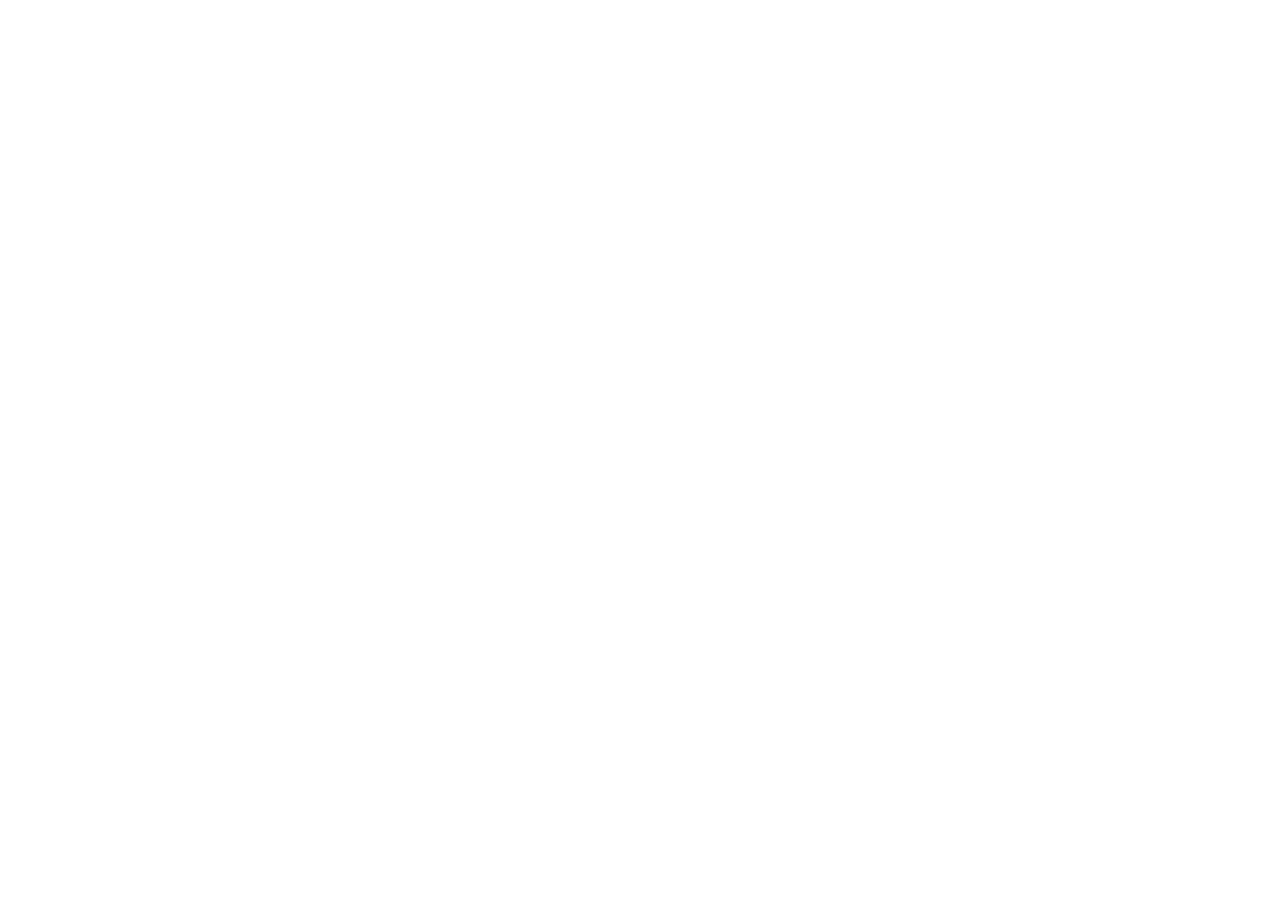
==== index.html @ 1f955957 "Initial Commit" ====
<!DOCTYPE html>
<html lang="en">
<head>
    <meta charset="UTF-8">
    <meta http-equiv="X-UA-Compatible" content="IE=edge">
    <meta name="viewport" content="width=device-width, initial-scale=1.0">
    <title>Document</title>
</head>
<body>
    
</body>
</html>
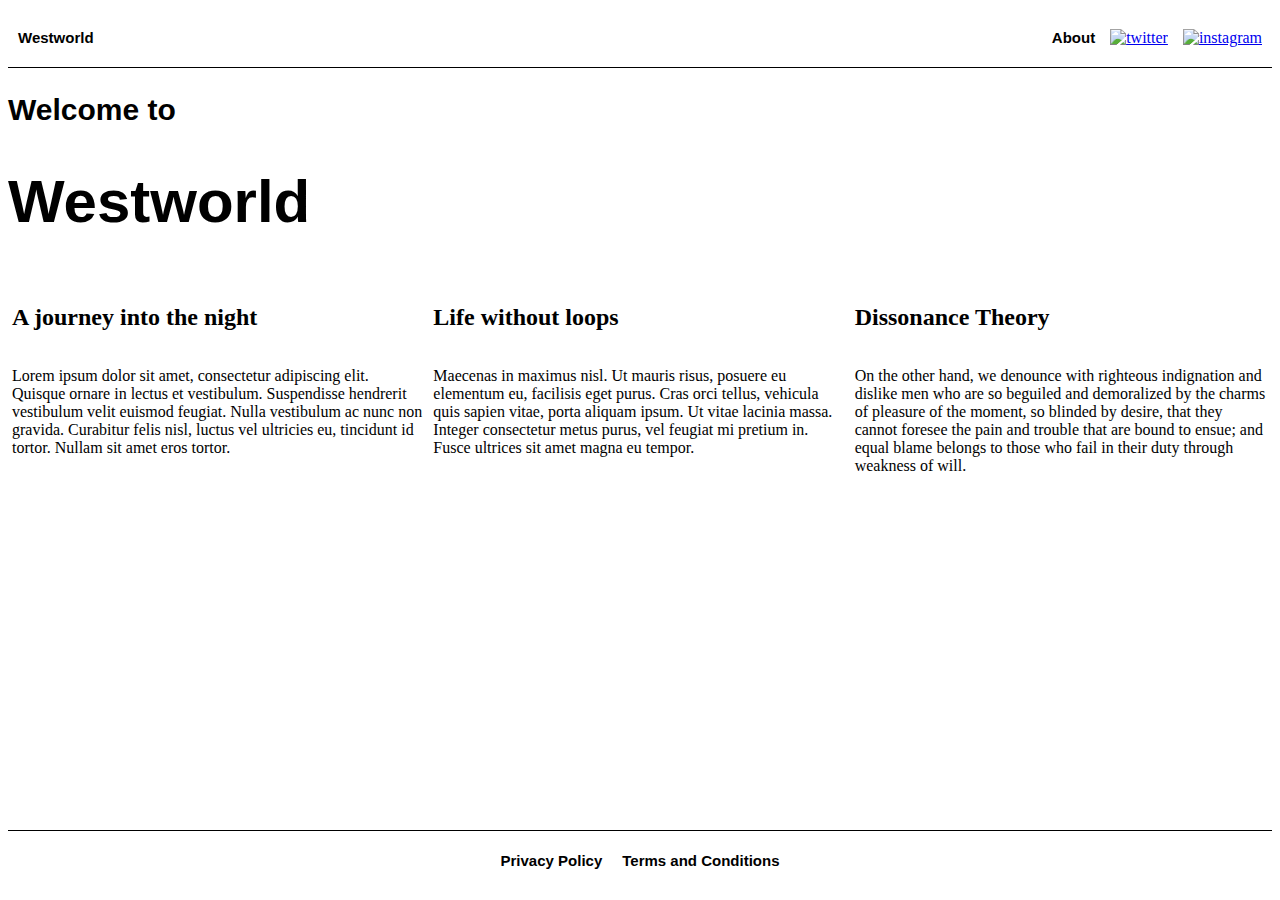
==== commit c841f163: "Create main page for blog" ====
--- a/index.html
+++ b/index.html
@@ -1,12 +1,99 @@
 <!DOCTYPE html>
 <html lang="en">
-<head>
-    <meta charset="UTF-8">
-    <meta http-equiv="X-UA-Compatible" content="IE=edge">
-    <meta name="viewport" content="width=device-width, initial-scale=1.0">
+  <head>
+    <meta charset="UTF-8" />
+    <meta http-equiv="X-UA-Compatible" content="IE=edge" />
+    <meta name="viewport" content="width=device-width, initial-scale=1.0" />
     <title>Document</title>
-</head>
-<body>
-    
-</body>
-</html>+    <link
+      href="https://fonts.googleapis.com/css?family=Montserrat&display=swap"
+      rel="stylesheet"
+    />
+    <link rel="stylesheet" href="css/style.css" />
+  </head>
+
+  <body>
+    <div class="container">
+      <header class="header">
+        <div class="header-inner">
+          <div class="header-content-left">
+            <a class="home" href="index.html">Westworld</a>
+          </div>
+          <div class="header-content-right">
+            <a class="about" href="pages/About.html">About</a>
+            <a
+              class="twitter-link"
+              href="https://twitter.com/westworldhbo"
+              class="twitter"
+              ><img src="assets/twitter.png" alt="twitter"
+            /></a>
+            <a
+              class="instagram-link"
+              href="https://www.instagram.com/westworldhbo"
+              class="instagram"
+              ><img src="assets/instagram.png" alt="instagram"
+            /></a>
+          </div>
+        </div>
+      </header>
+      <div role="main" class="content">
+        <div class="content-title">
+          <h2 class="title-one">Welcome to</h2>
+          <h1 class="title-two">Westworld</h1>
+        </div>
+        <div class="content-cards">
+          <div class="card">
+            <a class="card-one-link" href="./pages/blog1.html">
+              <img src="./assets/wallpaperflare.com_wallpaper.jpg" alt="" />
+              <div class="card-content">
+                <h2>A journey into the night</h2>
+                <p>
+                  Lorem ipsum dolor sit amet, consectetur adipiscing elit.
+                  Quisque ornare in lectus et vestibulum. Suspendisse hendrerit
+                  vestibulum velit euismod feugiat. Nulla vestibulum ac nunc non
+                  gravida. Curabitur felis nisl, luctus vel ultricies eu,
+                  tincidunt id tortor. Nullam sit amet eros tortor.
+                </p>
+              </div>
+            </a>
+          </div>
+          <div class="card">
+            <a class="card-two-link" href="./pages/blog2.html">
+              <img src="./assets/wallpaperflare.com_wallpaper (1).jpg" alt="" />
+              <div class="card-content">
+                <h2>Life without loops</h2>
+                <p>
+                  Maecenas in maximus nisl. Ut mauris risus, posuere eu
+                  elementum eu, facilisis eget purus. Cras orci tellus, vehicula
+                  quis sapien vitae, porta aliquam ipsum. Ut vitae lacinia
+                  massa. Integer consectetur metus purus, vel feugiat mi pretium
+                  in. Fusce ultrices sit amet magna eu tempor.
+                </p>
+              </div>
+            </a>
+          </div>
+          <div class="card">
+            <a class="card-three-link" href="pages/blog3.html">
+              <img src="./assets/wallpaperflare.com_wallpaper (2).jpg" alt="" />
+              <div class="card-content">
+                <h2>Dissonance Theory</h2>
+                <p>
+                  On the other hand, we denounce with righteous indignation and
+                  dislike men who are so beguiled and demoralized by the charms
+                  of pleasure of the moment, so blinded by desire, that they
+                  cannot foresee the pain and trouble that are bound to ensue;
+                  and equal blame belongs to those who fail in their duty
+                  through weakness of will.
+                </p>
+              </div>
+            </a>
+          </div>
+        </div>
+      </div>
+      <footer class="footer">
+        <a class="privacy-policy">Privacy Policy</a>
+        <a class="terms-and-conditions">Terms and Conditions</a>
+      </footer>
+    </div>
+  </body>
+</html>
--- a/css/style.css
+++ b/css/style.css
@@ -0,0 +1,150 @@
+.home {
+  text-align: center;
+  text-decoration: none;
+  font-family: "Raleway", sans-serif;
+  font-weight: 700;
+  font-size: 15px;
+  color: black;
+}
+
+.container {
+  display: grid;
+  height: calc(100vh - 18px);
+  grid-template-rows: 60px 1fr 60px;
+}
+
+.header {
+  display: grid;
+  grid-area: 1/1/1/1;
+  padding: 10px;
+  border-bottom: 1px solid black;
+}
+
+.header-inner {
+  display: flex;
+  width: 100%;
+  align-items: center;
+}
+
+.header-content-left {
+  display: flex;
+  align-items: center;
+  justify-content: flex-start;
+}
+
+.header-content-right {
+  display: flex;
+  flex-direction: row;
+  align-items: center;
+  margin-left: auto;
+  justify-content: space-between;
+}
+
+.about {
+  text-align: center;
+  text-decoration: none;
+  font-family: "Raleway", sans-serif;
+  font-weight: 700;
+  font-size: 15px;
+  color: black;
+  padding-right: 10px;
+}
+
+.twitter-link {
+  padding-left: 5px;
+  padding-right: 5px;
+}
+
+.instagram-link {
+  padding-left: 10px;
+}
+
+.title-one {
+  text-decoration: none;
+  font-family: "Raleway", sans-serif;
+  font-weight: 700;
+  font-size: 30px;
+  color: black;
+}
+.title-two {
+  text-decoration: none;
+  font-family: "Raleway", sans-serif;
+  font-weight: 700;
+  font-size: 60px;
+  color: black;
+}
+
+.content {
+  display: grid;
+  height: 100%;
+  grid-area: 2/1/2/1;
+  grid-template-rows: 200px 1fr;
+}
+
+.content-title {
+  grid-area: 1/1/1/1;
+}
+
+.content-cards {
+  grid-area: 2/1/2/1;
+  display: flex;
+  justify-content: center;
+  flex-wrap: wrap;
+}
+
+.card {
+  display: flex;
+  flex-direction: column;
+  flex: 1 0 300px;
+  box-sizing: border-box;
+  margin: 1rem 0.25em;
+}
+
+.card-one-link,
+.card-two-link,
+.card-three-link {
+  text-decoration: none;
+  color: black;
+}
+
+.card-content {
+  display: flex;
+  flex-direction: column;
+}
+
+p {
+  flex-wrap: wrap;
+}
+
+img {
+  display: block;
+  border: 0;
+  width: 100%;
+  height: auto;
+}
+
+.footer {
+  grid-area: 3/1/3/1;
+  display: flex;
+  justify-content: center;
+  border-top: 1px solid black;
+  align-items: center;
+}
+
+.privacy-policy {
+  text-decoration: none;
+  font-family: "Raleway", sans-serif;
+  font-weight: 700;
+  font-size: 15px;
+  color: black;
+  padding: 10px;
+}
+
+.terms-and-conditions {
+  text-decoration: none;
+  font-family: "Raleway", sans-serif;
+  font-weight: 700;
+  font-size: 15px;
+  color: black;
+  padding: 10px;
+}
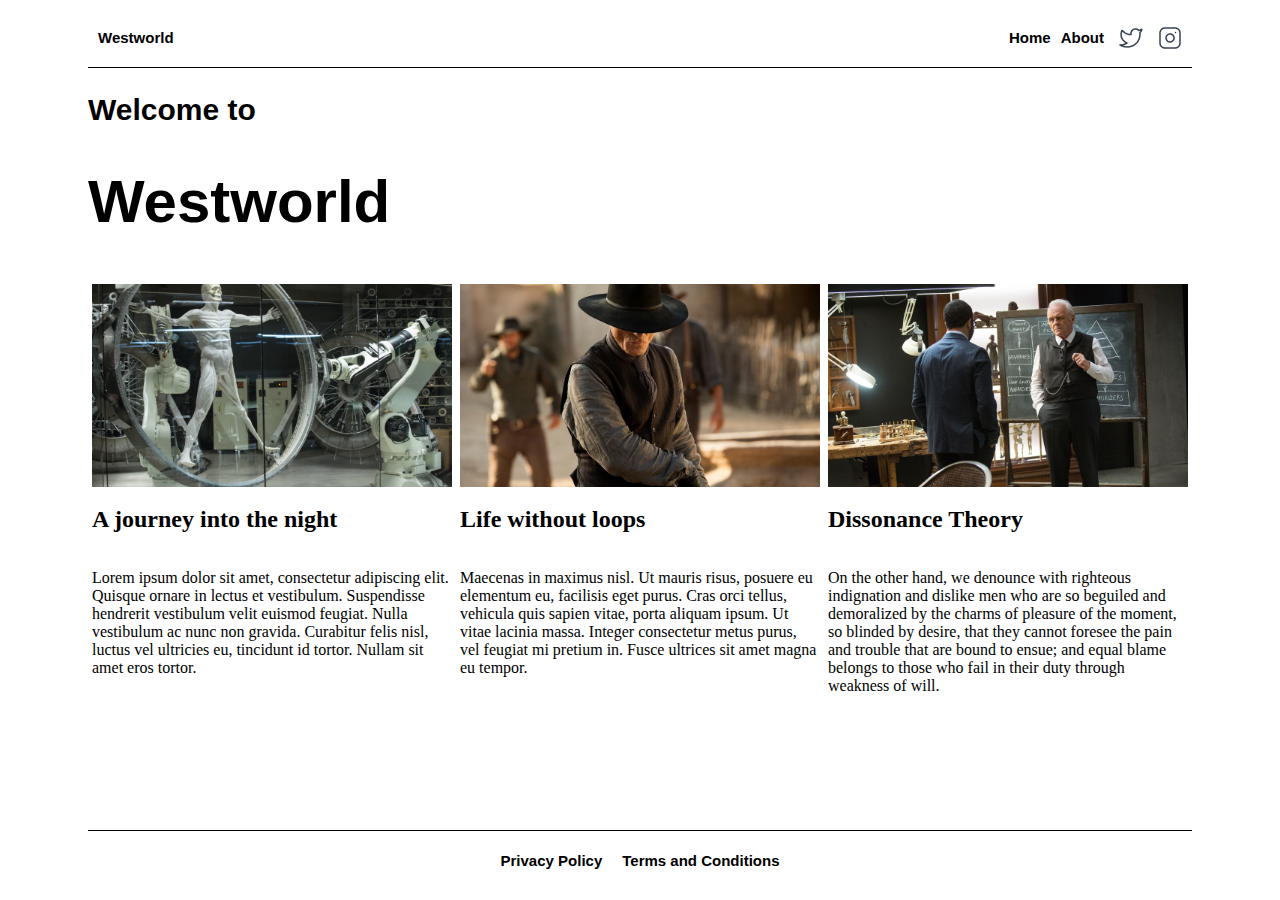
==== commit 527075e2: "Add navigation to home page" ====
--- a/index.html
+++ b/index.html
@@ -16,10 +16,9 @@
     <div class="container">
       <header class="header">
         <div class="header-inner">
-          <div class="header-content-left">
-            <a class="home" href="index.html">Westworld</a>
-          </div>
+          <div class="header-content-left blog-name">Westworld</div>
           <div class="header-content-right">
+            <a class="home" href="./index.html">Home</a>
             <a class="about" href="pages/About.html">About</a>
             <a
               class="twitter-link"
--- a/css/style.css
+++ b/css/style.css
@@ -1,63 +1,7 @@
-.home {
-  text-align: center;
-  text-decoration: none;
-  font-family: "Raleway", sans-serif;
-  font-weight: 700;
-  font-size: 15px;
-  color: black;
-}
-
-.container {
-  display: grid;
-  height: calc(100vh - 18px);
-  grid-template-rows: 60px 1fr 60px;
-}
-
-.header {
-  display: grid;
-  grid-area: 1/1/1/1;
-  padding: 10px;
-  border-bottom: 1px solid black;
-}
-
-.header-inner {
-  display: flex;
-  width: 100%;
-  align-items: center;
-}
-
-.header-content-left {
-  display: flex;
-  align-items: center;
-  justify-content: flex-start;
-}
-
-.header-content-right {
-  display: flex;
-  flex-direction: row;
-  align-items: center;
-  margin-left: auto;
-  justify-content: space-between;
-}
-
-.about {
-  text-align: center;
-  text-decoration: none;
-  font-family: "Raleway", sans-serif;
-  font-weight: 700;
-  font-size: 15px;
-  color: black;
-  padding-right: 10px;
-}
-
-.twitter-link {
-  padding-left: 5px;
-  padding-right: 5px;
-}
-
-.instagram-link {
-  padding-left: 10px;
-}
+@import url(../css/common/header.css);
+@import url(../css/common/container-layout.css);
+@import url(../css/common/card.css);
+@import url(../css/common/footer.css);
 
 .title-one {
   text-decoration: none;
@@ -91,60 +35,3 @@
   justify-content: center;
   flex-wrap: wrap;
 }
-
-.card {
-  display: flex;
-  flex-direction: column;
-  flex: 1 0 300px;
-  box-sizing: border-box;
-  margin: 1rem 0.25em;
-}
-
-.card-one-link,
-.card-two-link,
-.card-three-link {
-  text-decoration: none;
-  color: black;
-}
-
-.card-content {
-  display: flex;
-  flex-direction: column;
-}
-
-p {
-  flex-wrap: wrap;
-}
-
-img {
-  display: block;
-  border: 0;
-  width: 100%;
-  height: auto;
-}
-
-.footer {
-  grid-area: 3/1/3/1;
-  display: flex;
-  justify-content: center;
-  border-top: 1px solid black;
-  align-items: center;
-}
-
-.privacy-policy {
-  text-decoration: none;
-  font-family: "Raleway", sans-serif;
-  font-weight: 700;
-  font-size: 15px;
-  color: black;
-  padding: 10px;
-}
-
-.terms-and-conditions {
-  text-decoration: none;
-  font-family: "Raleway", sans-serif;
-  font-weight: 700;
-  font-size: 15px;
-  color: black;
-  padding: 10px;
-}
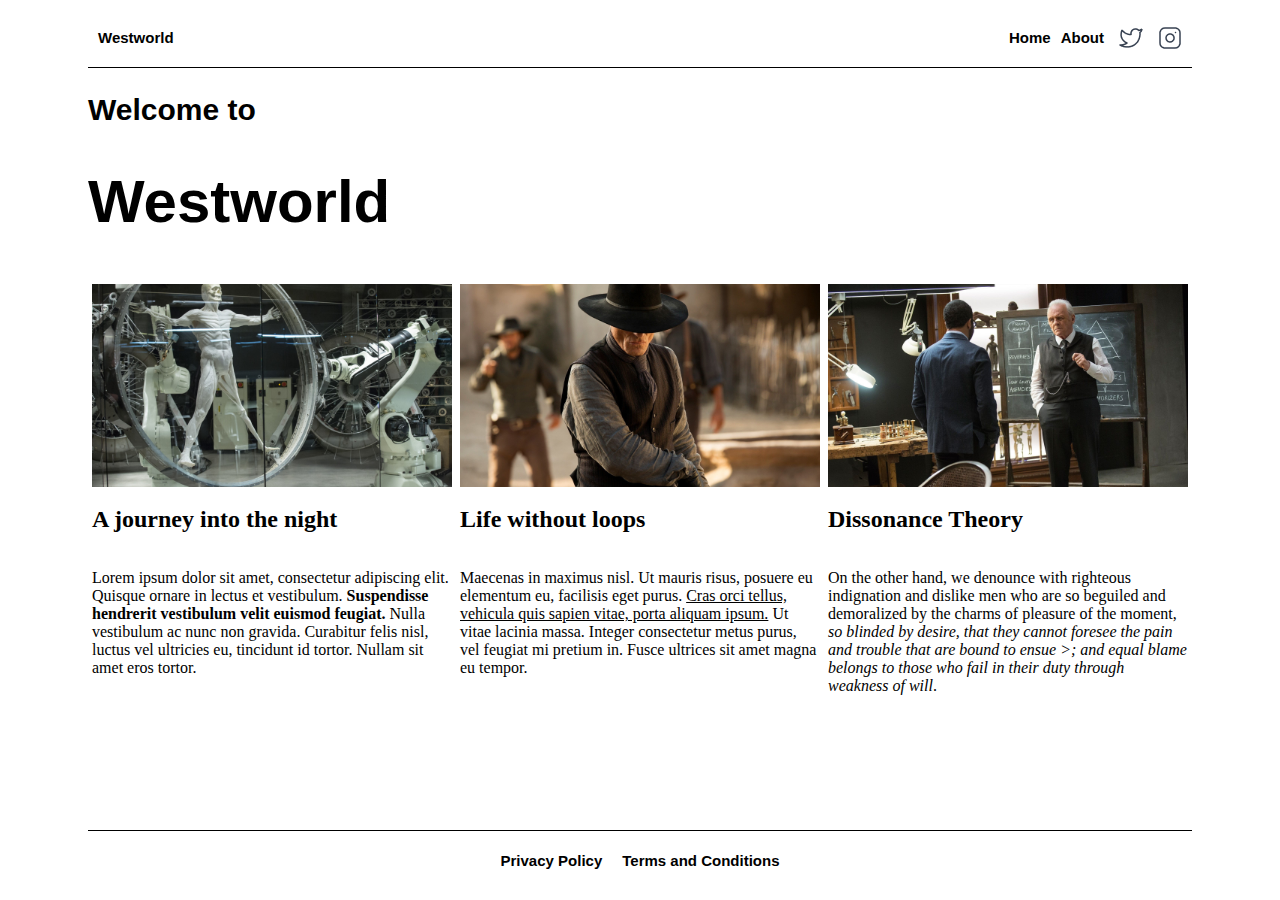
==== commit a1893231: "Add bold, italic and underline to text" ====
--- a/index.html
+++ b/index.html
@@ -4,7 +4,7 @@
     <meta charset="UTF-8" />
     <meta http-equiv="X-UA-Compatible" content="IE=edge" />
     <meta name="viewport" content="width=device-width, initial-scale=1.0" />
-    <title>Document</title>
+    <title>My Personal Blog</title>
     <link
       href="https://fonts.googleapis.com/css?family=Montserrat&display=swap"
       rel="stylesheet"
@@ -48,10 +48,14 @@
                 <h2>A journey into the night</h2>
                 <p>
                   Lorem ipsum dolor sit amet, consectetur adipiscing elit.
-                  Quisque ornare in lectus et vestibulum. Suspendisse hendrerit
-                  vestibulum velit euismod feugiat. Nulla vestibulum ac nunc non
-                  gravida. Curabitur felis nisl, luctus vel ultricies eu,
-                  tincidunt id tortor. Nullam sit amet eros tortor.
+                  Quisque ornare in lectus et vestibulum.
+                  <strong>
+                    Suspendisse hendrerit vestibulum velit euismod
+                    feugiat.</strong
+                  >
+                  Nulla vestibulum ac nunc non gravida. Curabitur felis nisl,
+                  luctus vel ultricies eu, tincidunt id tortor. Nullam sit amet
+                  eros tortor.
                 </p>
               </div>
             </a>
@@ -63,10 +67,14 @@
                 <h2>Life without loops</h2>
                 <p>
                   Maecenas in maximus nisl. Ut mauris risus, posuere eu
-                  elementum eu, facilisis eget purus. Cras orci tellus, vehicula
-                  quis sapien vitae, porta aliquam ipsum. Ut vitae lacinia
-                  massa. Integer consectetur metus purus, vel feugiat mi pretium
-                  in. Fusce ultrices sit amet magna eu tempor.
+                  elementum eu, facilisis eget purus.
+                  <u
+                    >Cras orci tellus, vehicula quis sapien vitae, porta aliquam
+                    ipsum.</u
+                  >
+                  Ut vitae lacinia massa. Integer consectetur metus purus, vel
+                  feugiat mi pretium in. Fusce ultrices sit amet magna eu
+                  tempor.
                 </p>
               </div>
             </a>
@@ -79,10 +87,12 @@
                 <p>
                   On the other hand, we denounce with righteous indignation and
                   dislike men who are so beguiled and demoralized by the charms
-                  of pleasure of the moment, so blinded by desire, that they
-                  cannot foresee the pain and trouble that are bound to ensue;
-                  and equal blame belongs to those who fail in their duty
-                  through weakness of will.
+                  of pleasure of the moment,
+                  <em
+                    >so blinded by desire, that they cannot foresee the pain and
+                    trouble that are bound to ensue >; and equal blame belongs
+                    to those who fail in their duty through weakness of will</em
+                  >.
                 </p>
               </div>
             </a>
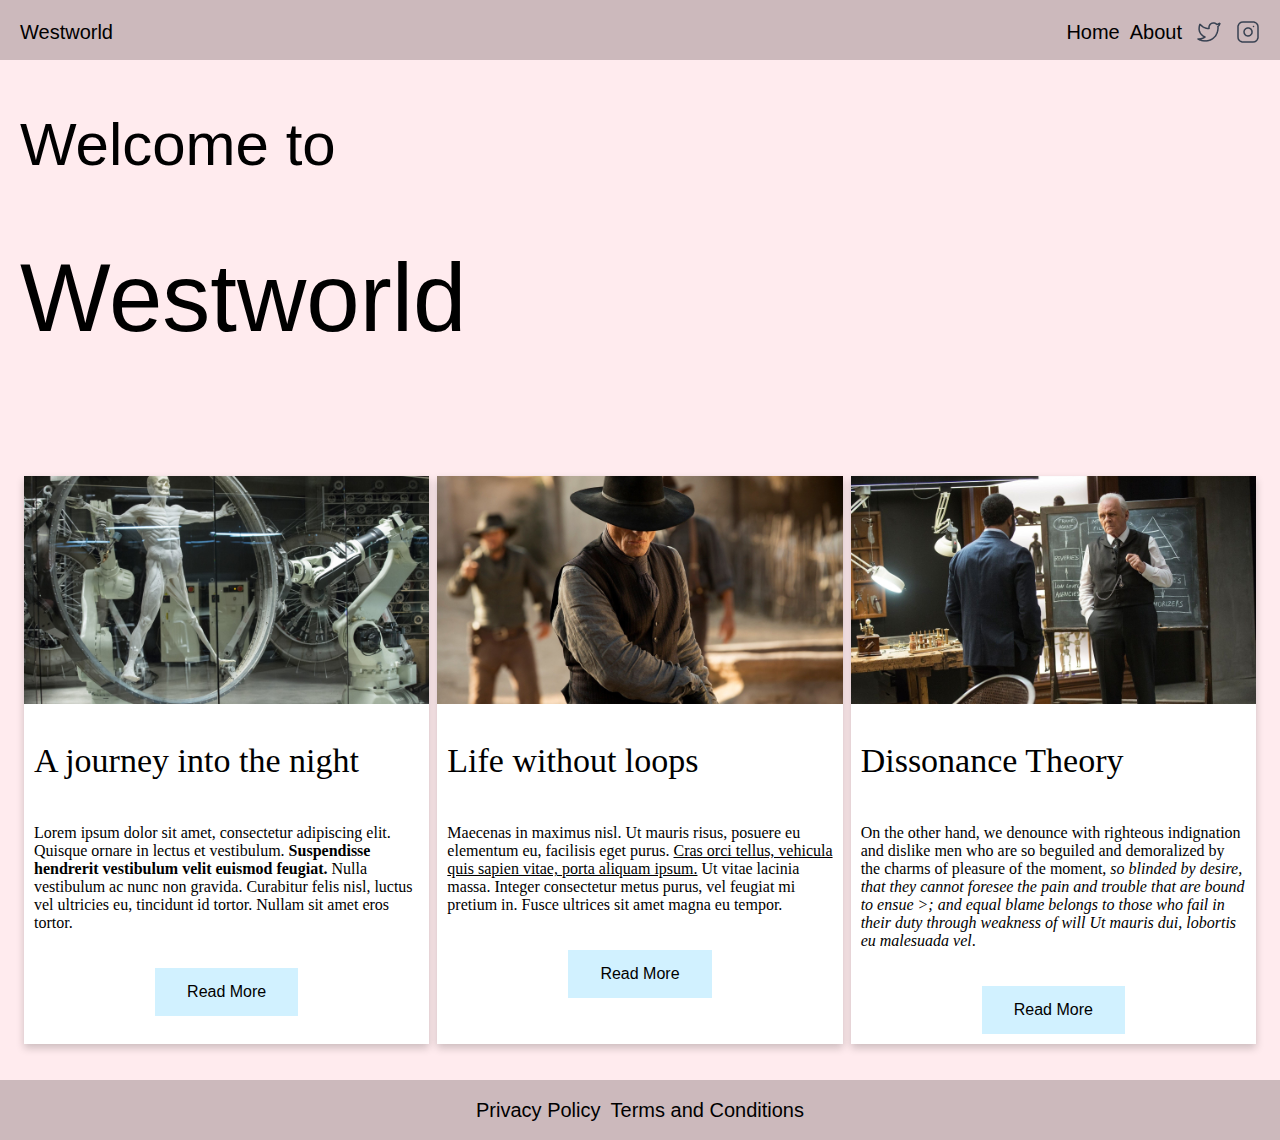
==== commit 89e73edd: "Add color, formatting, text formatting and figcaption" ====
--- a/index.html
+++ b/index.html
@@ -42,60 +42,69 @@
         </div>
         <div class="content-cards">
           <div class="card">
-            <a class="card-one-link" href="./pages/blog1.html">
-              <img src="./assets/wallpaperflare.com_wallpaper.jpg" alt="" />
-              <div class="card-content">
-                <h2>A journey into the night</h2>
-                <p>
-                  Lorem ipsum dolor sit amet, consectetur adipiscing elit.
-                  Quisque ornare in lectus et vestibulum.
-                  <strong>
-                    Suspendisse hendrerit vestibulum velit euismod
-                    feugiat.</strong
-                  >
-                  Nulla vestibulum ac nunc non gravida. Curabitur felis nisl,
-                  luctus vel ultricies eu, tincidunt id tortor. Nullam sit amet
-                  eros tortor.
-                </p>
-              </div>
-            </a>
+            <img src="./assets/wallpaperflare.com_wallpaper.jpg" alt="" />
+            <div class="card-content">
+              <h2>A journey into the night</h2>
+              <p>
+                Lorem ipsum dolor sit amet, consectetur adipiscing elit. Quisque
+                ornare in lectus et vestibulum.
+                <strong>
+                  Suspendisse hendrerit vestibulum velit euismod
+                  feugiat.</strong
+                >
+                Nulla vestibulum ac nunc non gravida. Curabitur felis nisl,
+                luctus vel ultricies eu, tincidunt id tortor. Nullam sit amet
+                eros tortor.
+              </p>
+            </div>
+            <div class="card-one-button">
+              <a class="card-one-link" href="pages/blog1.html">
+                <button>Read More</button>
+              </a>
+            </div>
           </div>
           <div class="card">
-            <a class="card-two-link" href="./pages/blog2.html">
-              <img src="./assets/wallpaperflare.com_wallpaper (1).jpg" alt="" />
-              <div class="card-content">
-                <h2>Life without loops</h2>
-                <p>
-                  Maecenas in maximus nisl. Ut mauris risus, posuere eu
-                  elementum eu, facilisis eget purus.
-                  <u
-                    >Cras orci tellus, vehicula quis sapien vitae, porta aliquam
-                    ipsum.</u
-                  >
-                  Ut vitae lacinia massa. Integer consectetur metus purus, vel
-                  feugiat mi pretium in. Fusce ultrices sit amet magna eu
-                  tempor.
-                </p>
-              </div>
-            </a>
+            <img src="./assets/wallpaperflare.com_wallpaper (1).jpg" alt="" />
+            <div class="card-content">
+              <h2>Life without loops</h2>
+              <p>
+                Maecenas in maximus nisl. Ut mauris risus, posuere eu elementum
+                eu, facilisis eget purus.
+                <u
+                  >Cras orci tellus, vehicula quis sapien vitae, porta aliquam
+                  ipsum.</u
+                >
+                Ut vitae lacinia massa. Integer consectetur metus purus, vel
+                feugiat mi pretium in. Fusce ultrices sit amet magna eu tempor.
+              </p>
+            </div>
+            <div class="card-two-button">
+              <a class="card-two-link" href="pages/blog2.html">
+                <button>Read More</button>
+              </a>
+            </div>
           </div>
           <div class="card">
-            <a class="card-three-link" href="pages/blog3.html">
-              <img src="./assets/wallpaperflare.com_wallpaper (2).jpg" alt="" />
-              <div class="card-content">
-                <h2>Dissonance Theory</h2>
-                <p>
-                  On the other hand, we denounce with righteous indignation and
-                  dislike men who are so beguiled and demoralized by the charms
-                  of pleasure of the moment,
-                  <em
-                    >so blinded by desire, that they cannot foresee the pain and
-                    trouble that are bound to ensue >; and equal blame belongs
-                    to those who fail in their duty through weakness of will</em
-                  >.
-                </p>
-              </div>
-            </a>
+            <img src="./assets/wallpaperflare.com_wallpaper (2).jpg" alt="" />
+            <div class="card-content">
+              <h2>Dissonance Theory</h2>
+              <p>
+                On the other hand, we denounce with righteous indignation and
+                dislike men who are so beguiled and demoralized by the charms of
+                pleasure of the moment,
+                <em
+                  >so blinded by desire, that they cannot foresee the pain and
+                  trouble that are bound to ensue >; and equal blame belongs to
+                  those who fail in their duty through weakness of will Ut
+                  mauris dui, lobortis eu malesuada vel</em
+                >.
+              </p>
+            </div>
+            <div class="card-three-button">
+              <a class="card-three-link" href="pages/blog3.html">
+                <button>Read More</button>
+              </a>
+            </div>
           </div>
         </div>
       </div>
--- a/css/style.css
+++ b/css/style.css
@@ -1,3 +1,4 @@
+@import url(../css/common/body.css);
 @import url(../css/common/header.css);
 @import url(../css/common/container-layout.css);
 @import url(../css/common/card.css);
@@ -5,16 +6,16 @@
 
 .title-one {
   text-decoration: none;
-  font-family: "Raleway", sans-serif;
-  font-weight: 700;
-  font-size: 30px;
+  font-family: "Roboto", sans-serif;
+  font-size: 60px;
+  font-weight: lighter;
   color: black;
 }
 .title-two {
   text-decoration: none;
-  font-family: "Raleway", sans-serif;
-  font-weight: 700;
-  font-size: 60px;
+  font-family: "Roboto", sans-serif;
+  font-weight: lighter;
+  font-size: 96px;
   color: black;
 }
 
@@ -22,7 +23,9 @@
   display: grid;
   height: 100%;
   grid-area: 2/1/2/1;
-  grid-template-rows: 200px 1fr;
+  grid-template-rows: 400px 1fr;
+  padding-left: 20px;
+  padding-right: 20px;
 }
 
 .content-title {
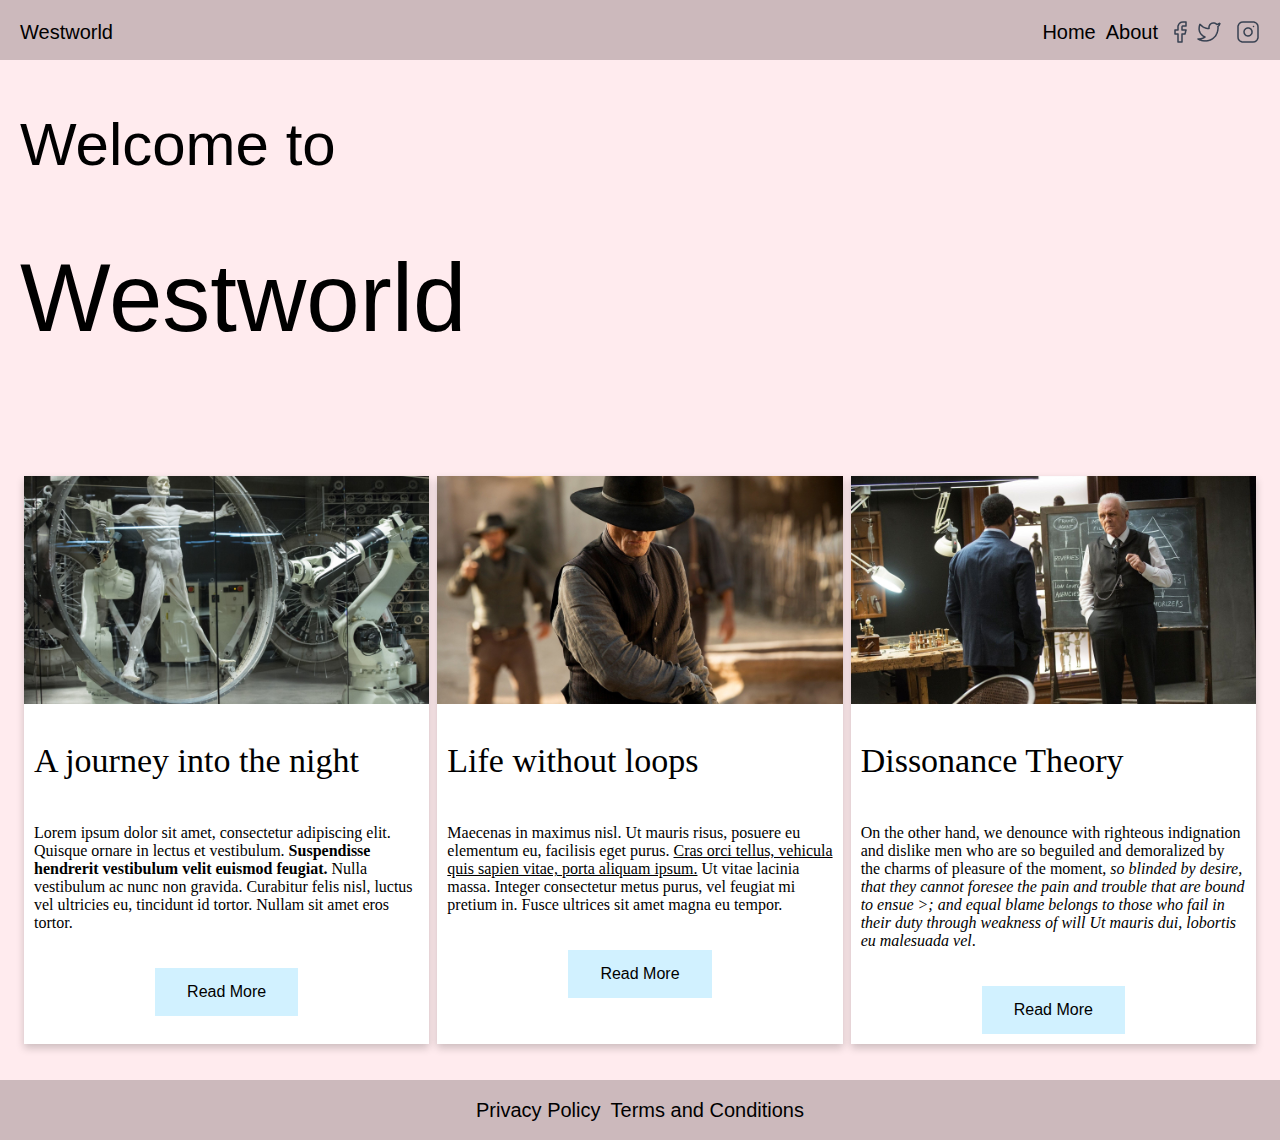
==== commit fd4d2383: "Add formatting, add facebook link" ====
--- a/index.html
+++ b/index.html
@@ -21,11 +21,17 @@
             <a class="home" href="./index.html">Home</a>
             <a class="about" href="pages/About.html">About</a>
             <a
-              class="twitter-link"
-              href="https://twitter.com/westworldhbo"
-              class="twitter"
-              ><img src="assets/twitter.png" alt="twitter"
-            /></a>
+              class="facebook-link"
+              href="https://www.facebook.com/WestworldHBO/"
+              class="facebook"
+              ><img src="assets/facebook.png" alt="facebook" /></a>
+              <a
+                class="twitter-link"
+                href="https://twitter.com/westworldhbo"
+                class="twitter"
+                ><img src="assets/twitter.png" alt="twitter"
+              /></a>
+            </a>
             <a
               class="instagram-link"
               href="https://www.instagram.com/westworldhbo"
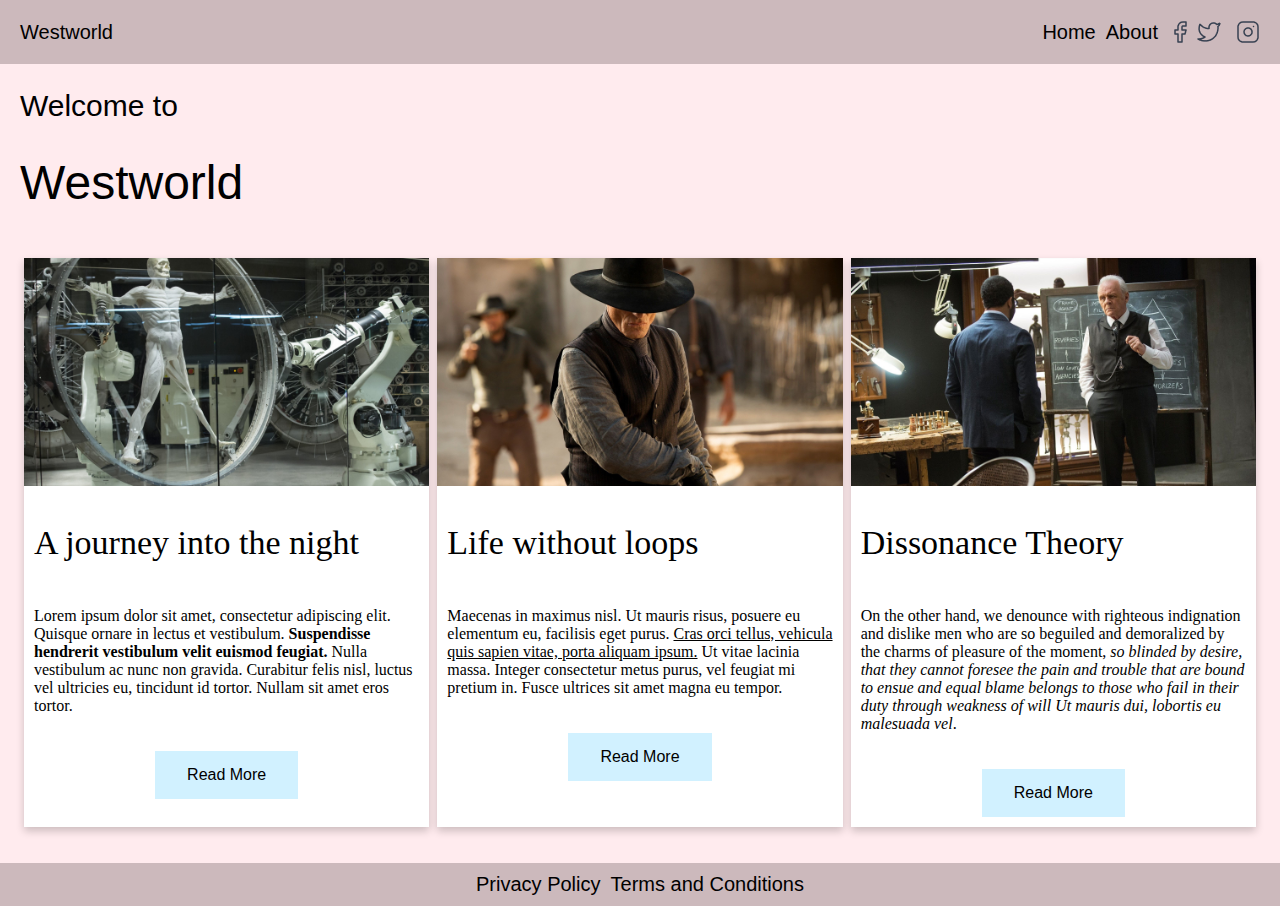
==== commit e236f909: "Create a mobile first design" ====
--- a/index.html
+++ b/index.html
@@ -100,7 +100,7 @@
                 pleasure of the moment,
                 <em
                   >so blinded by desire, that they cannot foresee the pain and
-                  trouble that are bound to ensue >; and equal blame belongs to
+                  trouble that are bound to ensue and equal blame belongs to
                   those who fail in their duty through weakness of will Ut
                   mauris dui, lobortis eu malesuada vel</em
                 >.
--- a/css/style.css
+++ b/css/style.css
@@ -7,7 +7,7 @@
 .title-one {
   text-decoration: none;
   font-family: "Roboto", sans-serif;
-  font-size: 60px;
+  font-size: 30px;
   font-weight: lighter;
   color: black;
 }
@@ -15,25 +15,25 @@
   text-decoration: none;
   font-family: "Roboto", sans-serif;
   font-weight: lighter;
-  font-size: 96px;
+  font-size: 48px;
   color: black;
 }
 
 .content {
   display: grid;
   height: 100%;
-  grid-area: 2/1/2/1;
-  grid-template-rows: 400px 1fr;
+  /* grid-area: 2/1/2/1; */
+  /* grid-template-rows: 400px 1fr; */
   padding-left: 20px;
   padding-right: 20px;
 }
 
 .content-title {
-  grid-area: 1/1/1/1;
+  /* grid-area: 1/1/1/1; */
 }
 
 .content-cards {
-  grid-area: 2/1/2/1;
+  /* grid-area: 2/1/2/1; */
   display: flex;
   justify-content: center;
   flex-wrap: wrap;
